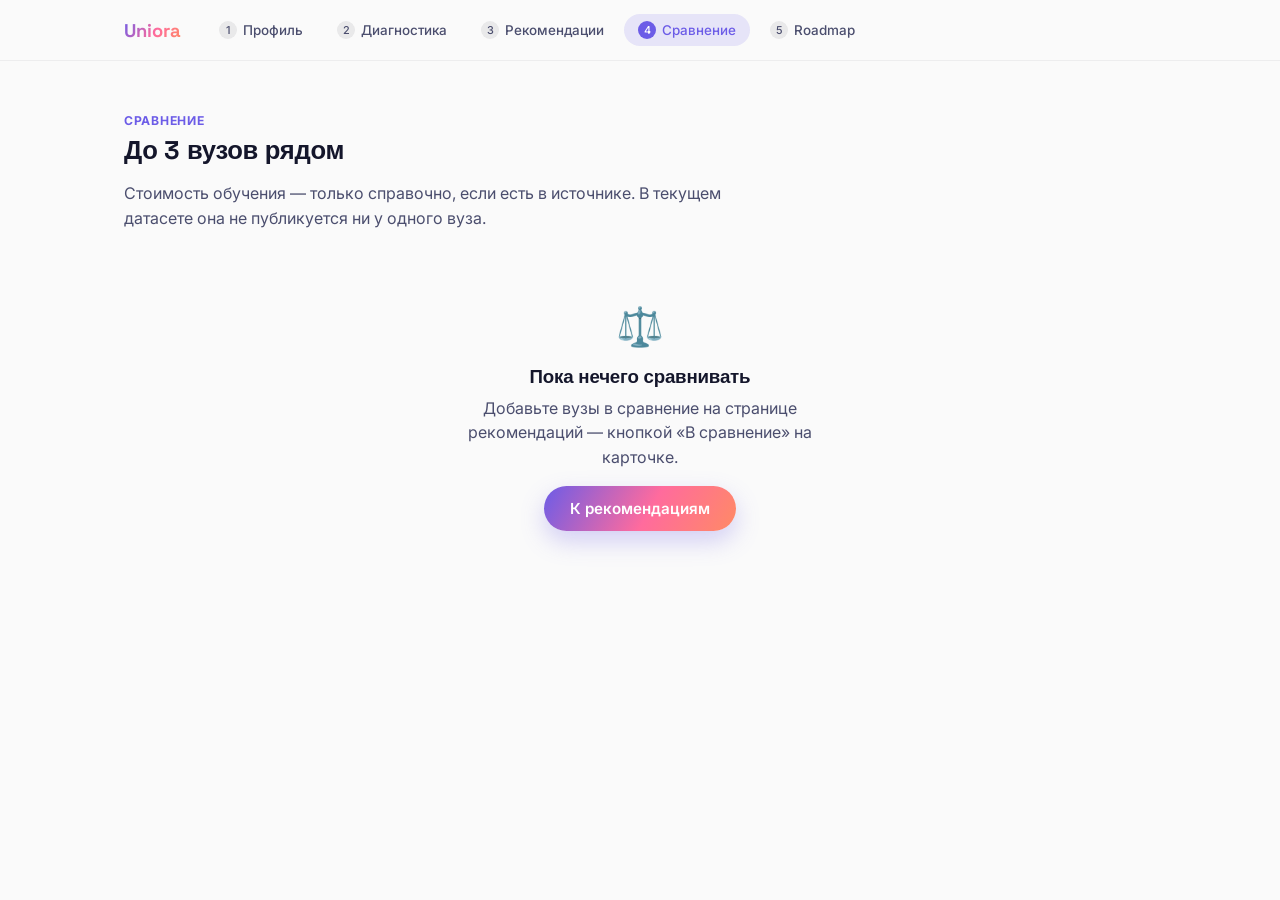
==== compare.html @ 3026d172 "Первая версия сайта Uniora" ====
<!DOCTYPE html>
<html lang="ru">
<head>
<meta charset="UTF-8" />
<meta name="viewport" content="width=device-width, initial-scale=1.0" />
<title>Сравнение — Uniora</title>
<link rel="preconnect" href="https://fonts.googleapis.com" />
<link rel="preconnect" href="https://fonts.gstatic.com" crossorigin />
<link href="https://fonts.googleapis.com/css2?family=Space+Grotesk:wght@500;700&family=Inter:wght@400;500;600;700&display=swap" rel="stylesheet" />
<link rel="stylesheet" href="css/style.css" />
</head>
<body>

<div id="uniora-nav"></div>

<section class="page-section">
  <div class="container">
    <div class="section-heading">
      <span class="eyebrow">Сравнение</span>
      <h2>До 3 вузов рядом</h2>
      <p>Стоимость обучения — только справочно, если есть в источнике. В текущем датасете она не публикуется ни у одного вуза.</p>
    </div>
    <div id="compare-root"></div>
  </div>
</section>

<script src="js/data.js"></script>
<script src="js/state.js"></script>
<script src="js/match.js"></script>
<script src="js/common.js"></script>
<script src="js/compare.js"></script>
<script>
  Uniora.common.renderNav("compare");
  Uniora.compare.init();
</script>
</body>
</html>
---- css/style.css ----
/* Uniora — дизайн-система. uni + aurora. */

:root {
  --space-900: #0B0E23;
  --space-950: #0D1030;
  --space-800: #161A3D;
  --space-700: #232853;

  --paper: #FAFAFA;
  --paper-raised: #FFFFFF;
  --ink: #14162B;
  --ink-soft: #4B4E6E;
  --ink-faint: #8688A6;

  --lavender: #F4F1FF;
  --lavender-soft: rgba(244, 241, 255, 0.72);
  --lavender-faint: rgba(244, 241, 255, 0.5);

  --aurora-violet: #6C5CE7;
  --aurora-violet-soft: rgba(108, 92, 231, 0.14);
  --aurora-coral: #FF6B9D;
  --aurora-orange: #FF8A65;
  --aurora-teal: #2FD9C4;
  --aurora-teal-soft: rgba(47, 217, 196, 0.14);
  --aurora-coral-soft: rgba(255, 107, 157, 0.14);

  --aurora-gradient: linear-gradient(120deg, var(--aurora-violet) 0%, var(--aurora-coral) 55%, var(--aurora-orange) 100%);
  --aurora-gradient-soft: linear-gradient(120deg, rgba(108, 92, 231, 0.16), rgba(255, 107, 157, 0.12), rgba(255, 138, 101, 0.12));

  --match-color: #6C5CE7;
  --reach-color: #FF6B9D;
  --safety-color: #2FD9C4;

  --radius-card: 16px;
  --radius-pill: 999px;
  --radius-sm: 10px;

  --shadow-soft: 0 8px 24px rgba(20, 22, 43, 0.08);
  --shadow-card: 0 2px 10px rgba(20, 22, 43, 0.06);
  --shadow-dark: 0 12px 32px rgba(0, 0, 0, 0.35);

  --space-1: 8px;
  --space-2: 16px;
  --space-3: 24px;
  --space-4: 32px;
  --space-5: 48px;
  --space-6: 64px;

  --font-head: "Space Grotesk", "Segoe UI", sans-serif;
  --font-body: "Inter", "Segoe UI", sans-serif;
}

* { box-sizing: border-box; }
html { scroll-behavior: smooth; }
body {
  margin: 0;
  font-family: var(--font-body);
  color: var(--ink);
  background: var(--paper);
  -webkit-font-smoothing: antialiased;
}
h1, h2, h3, h4 {
  font-family: var(--font-head);
  margin: 0 0 var(--space-2);
  line-height: 1.15;
  letter-spacing: -0.01em;
}
p { margin: 0 0 var(--space-2); line-height: 1.55; color: var(--ink-soft); }
a { color: inherit; text-decoration: none; }
ul { margin: 0; padding: 0; list-style: none; }
button { font-family: inherit; cursor: pointer; }
input, select, textarea { font-family: inherit; }
img { max-width: 100%; }

.container {
  max-width: 1080px;
  margin: 0 auto;
  padding: 0 var(--space-3);
}
.container--narrow { max-width: 760px; }

section.page-section { padding: var(--space-5) 0; }
section.page-section--tight { padding: var(--space-3) 0; }

/* ---------------- Navigation ---------------- */
.site-nav {
  position: sticky;
  top: 0;
  z-index: 40;
  background: rgba(250, 250, 250, 0.92);
  backdrop-filter: blur(10px);
  border-bottom: 1px solid rgba(20, 22, 43, 0.06);
}
.site-nav--dark {
  background: rgba(11, 14, 35, 0.85);
  border-bottom: 1px solid rgba(244, 241, 255, 0.08);
}
.site-nav__inner {
  max-width: 1080px;
  margin: 0 auto;
  padding: 14px var(--space-3);
  display: flex;
  align-items: center;
  gap: var(--space-3);
}
.site-nav__logo {
  font-family: var(--font-head);
  font-weight: 700;
  font-size: 1.15rem;
  background: var(--aurora-gradient);
  -webkit-background-clip: text;
  background-clip: text;
  color: transparent;
  flex-shrink: 0;
}
.site-nav--dark .site-nav__logo { filter: brightness(1.3); }
.site-nav__steps {
  display: flex;
  gap: 6px;
  overflow-x: auto;
  scrollbar-width: none;
}
.site-nav__steps::-webkit-scrollbar { display: none; }
.step-pill {
  display: flex;
  align-items: center;
  gap: 6px;
  padding: 7px 14px;
  border-radius: var(--radius-pill);
  font-size: 0.84rem;
  font-weight: 500;
  color: var(--ink-soft);
  white-space: nowrap;
  transition: background 0.15s, color 0.15s;
}
.site-nav--dark .step-pill { color: var(--lavender-faint); }
.step-pill:hover { background: rgba(108, 92, 231, 0.08); color: var(--ink); }
.site-nav--dark .step-pill:hover { background: rgba(244, 241, 255, 0.08); color: var(--lavender); }
.step-pill--active {
  background: var(--aurora-violet-soft);
  color: var(--aurora-violet);
}
.site-nav--dark .step-pill--active {
  background: rgba(108, 92, 231, 0.28);
  color: var(--lavender);
}
.step-pill__num {
  width: 18px;
  height: 18px;
  border-radius: 50%;
  background: rgba(20, 22, 43, 0.08);
  display: inline-flex;
  align-items: center;
  justify-content: center;
  font-size: 0.68rem;
}
.step-pill--active .step-pill__num { background: var(--aurora-violet); color: #fff; }
.site-nav--dark .step-pill__num { background: rgba(244, 241, 255, 0.12); }

/* ---------------- Context bar ---------------- */
.context-bar {
  display: flex;
  align-items: center;
  justify-content: space-between;
  gap: var(--space-2);
  flex-wrap: wrap;
  background: var(--paper-raised);
  border: 1px solid rgba(20, 22, 43, 0.08);
  border-radius: var(--radius-card);
  padding: var(--space-2);
  margin-bottom: var(--space-3);
}
.context-bar--empty { justify-content: space-between; }
.context-bar__chips { display: flex; gap: 8px; flex-wrap: wrap; }

/* ---------------- Buttons ---------------- */
.btn {
  display: inline-flex;
  align-items: center;
  justify-content: center;
  gap: 8px;
  border: none;
  border-radius: var(--radius-pill);
  padding: 13px 26px;
  font-weight: 600;
  font-size: 0.95rem;
  transition: transform 0.12s ease, box-shadow 0.12s ease, opacity 0.12s ease;
}
.btn:active { transform: scale(0.97); }
.btn--primary {
  background: var(--aurora-gradient);
  color: #fff;
  box-shadow: 0 10px 24px rgba(108, 92, 231, 0.28);
}
.btn--primary:hover { box-shadow: 0 14px 30px rgba(108, 92, 231, 0.36); }
.btn--secondary {
  background: var(--paper-raised);
  color: var(--ink);
  border: 1.5px solid rgba(20, 22, 43, 0.14);
}
.btn--ghost {
  background: transparent;
  color: var(--aurora-violet);
  border: 1.5px solid rgba(108, 92, 231, 0.3);
}
.btn--dark {
  background: rgba(244, 241, 255, 0.1);
  color: var(--lavender);
  border: 1.5px solid rgba(244, 241, 255, 0.25);
}
.btn--sm { padding: 8px 16px; font-size: 0.82rem; }
.btn--block { width: 100%; }
.btn[disabled] { opacity: 0.45; pointer-events: none; }

/* ---------------- Cards & chips ---------------- */
.card {
  background: var(--paper-raised);
  border-radius: var(--radius-card);
  box-shadow: var(--shadow-card);
  border: 1px solid rgba(20, 22, 43, 0.06);
  padding: var(--space-3);
}
.card--dark {
  background: var(--space-800);
  border: 1px solid rgba(244, 241, 255, 0.08);
  color: var(--lavender);
}
.card--dark p { color: var(--lavender-faint); }

.chip {
  display: inline-flex;
  align-items: center;
  gap: 6px;
  padding: 9px 16px;
  border-radius: var(--radius-pill);
  border: 1.5px solid rgba(20, 22, 43, 0.12);
  background: var(--paper-raised);
  font-size: 0.88rem;
  color: var(--ink);
  transition: all 0.12s ease;
}
.chip:hover { border-color: var(--aurora-violet); }
.chip--selected {
  background: var(--aurora-violet-soft);
  border-color: var(--aurora-violet);
  color: var(--aurora-violet);
  font-weight: 600;
}
.chip--static {
  background: rgba(20, 22, 43, 0.05);
  border-color: transparent;
  cursor: default;
}
.chip--static:hover { border-color: transparent; }
.chip-group { display: flex; flex-wrap: wrap; gap: 8px; }

.badge {
  display: inline-flex;
  align-items: center;
  gap: 6px;
  padding: 5px 12px;
  border-radius: var(--radius-pill);
  font-size: 0.76rem;
  font-weight: 700;
  text-transform: uppercase;
  letter-spacing: 0.03em;
}
.badge--match { background: var(--aurora-violet-soft); color: var(--aurora-violet); }
.badge--reach { background: var(--aurora-coral-soft); color: #C9366C; }
.badge--safety { background: var(--aurora-teal-soft); color: #0F9E8B; }
.badge--weight-high { background: rgba(255, 107, 157, 0.15); color: #C9366C; }
.badge--weight-medium { background: rgba(108, 92, 231, 0.14); color: var(--aurora-violet); }
.badge--weight-low { background: rgba(20, 22, 43, 0.08); color: var(--ink-faint); }

/* ---------------- Hero (index) ---------------- */
.hero {
  position: relative;
  background: radial-gradient(120% 140% at 50% 0%, var(--space-950) 0%, var(--space-900) 60%, #07091a 100%);
  color: var(--lavender);
  overflow: hidden;
  padding: var(--space-6) 0 var(--space-5);
}
.hero__canvas { position: absolute; inset: 0; z-index: 0; }
.hero__inner { position: relative; z-index: 1; text-align: center; max-width: 760px; margin: 0 auto; padding: 0 var(--space-3); }
.hero__title {
  font-size: clamp(2rem, 5vw, 3.2rem);
  background: var(--aurora-gradient);
  -webkit-background-clip: text;
  background-clip: text;
  color: transparent;
  margin-bottom: var(--space-2);
}
.hero__subtitle { color: var(--lavender-soft); font-size: 1.05rem; max-width: 560px; margin: 0 auto var(--space-4); }
.hero__actions { display: flex; justify-content: center; margin-bottom: var(--space-5); }

.route-preview {
  display: flex;
  justify-content: center;
  align-items: center;
  gap: 4px;
  flex-wrap: wrap;
  position: relative;
  z-index: 1;
}
.route-preview__step {
  display: flex;
  align-items: center;
  gap: 8px;
  background: rgba(244, 241, 255, 0.06);
  border: 1px solid rgba(244, 241, 255, 0.14);
  border-radius: var(--radius-pill);
  padding: 8px 14px;
  font-size: 0.8rem;
  color: var(--lavender-soft);
}
.route-preview__dot {
  width: 8px; height: 8px; border-radius: 50%;
  background: var(--aurora-gradient);
}
.route-preview__arrow { color: var(--lavender-faint); font-size: 0.85rem; }

.how-it-works { display: grid; grid-template-columns: repeat(3, 1fr); gap: var(--space-3); }
.how-card { text-align: left; }
.how-card__num {
  width: 34px; height: 34px; border-radius: 50%;
  background: var(--aurora-gradient-soft);
  color: var(--aurora-violet);
  display: flex; align-items: center; justify-content: center;
  font-weight: 700; margin-bottom: var(--space-2);
}
.trust-block {
  background: var(--paper-raised);
  border: 1px solid rgba(20, 22, 43, 0.08);
  border-radius: var(--radius-card);
  padding: var(--space-3);
  display: flex;
  gap: var(--space-2);
  align-items: flex-start;
}
.trust-block__icon { font-size: 1.4rem; }

/* ---------------- Section heading ---------------- */
.section-heading { max-width: 620px; margin-bottom: var(--space-3); }
.section-heading h2 { font-size: 1.6rem; }
.eyebrow {
  display: inline-block;
  font-size: 0.76rem;
  font-weight: 700;
  text-transform: uppercase;
  letter-spacing: 0.06em;
  color: var(--aurora-violet);
  margin-bottom: 8px;
}

/* ---------------- Profile wizard ---------------- */
.wizard-progress {
  display: flex;
  align-items: center;
  gap: 6px;
  margin-bottom: var(--space-3);
}
.wizard-progress__bar {
  flex: 1;
  height: 6px;
  background: rgba(20, 22, 43, 0.08);
  border-radius: 999px;
  overflow: hidden;
}
.wizard-progress__fill {
  height: 100%;
  background: var(--aurora-gradient);
  border-radius: 999px;
  transition: width 0.25s ease;
}
.wizard-progress__label { font-size: 0.8rem; color: var(--ink-faint); white-space: nowrap; }

.option-grid { display: grid; grid-template-columns: repeat(auto-fit, minmax(150px, 1fr)); gap: var(--space-2); }
.option-card {
  border: 1.5px solid rgba(20, 22, 43, 0.1);
  border-radius: var(--radius-card);
  padding: var(--space-2);
  text-align: left;
  background: var(--paper-raised);
  transition: all 0.12s ease;
  display: flex;
  flex-direction: column;
  gap: 6px;
}
.option-card:hover { border-color: var(--aurora-violet); transform: translateY(-2px); }
.option-card--selected {
  border-color: var(--aurora-violet);
  background: var(--aurora-violet-soft);
  box-shadow: 0 0 0 1px var(--aurora-violet);
}
.option-card__icon { font-size: 1.5rem; }
.option-card__title { font-weight: 700; }
.option-card__sub { font-size: 0.82rem; color: var(--ink-faint); }

.step-actions {
  display: flex;
  justify-content: space-between;
  align-items: center;
  margin-top: var(--space-4);
  gap: var(--space-2);
}

/* Accordion */
.accordion-section {
  border: 1px solid rgba(20, 22, 43, 0.08);
  border-radius: var(--radius-card);
  margin-bottom: var(--space-2);
  overflow: hidden;
}
.accordion-header {
  width: 100%;
  display: flex;
  align-items: center;
  justify-content: space-between;
  padding: var(--space-2);
  background: var(--paper-raised);
  border: none;
  text-align: left;
  font-family: var(--font-head);
  font-weight: 600;
  font-size: 1rem;
}
.accordion-header__meta { font-size: 0.78rem; color: var(--ink-faint); font-family: var(--font-body); font-weight: 400; }
.accordion-chevron { transition: transform 0.15s ease; color: var(--ink-faint); }
.accordion-section--open .accordion-chevron { transform: rotate(180deg); }
.accordion-body {
  padding: 0 var(--space-2) var(--space-2);
  display: none;
}
.accordion-section--open .accordion-body { display: block; }

.field-label { font-size: 0.86rem; font-weight: 600; margin-bottom: 8px; display: block; }
.field-hint { font-size: 0.78rem; color: var(--ink-faint); margin-top: 4px; }
.toggle-row { display: flex; align-items: center; justify-content: space-between; padding: 10px 0; }
.switch { position: relative; width: 42px; height: 24px; flex-shrink: 0; }
.switch input { opacity: 0; width: 0; height: 0; }
.switch__track {
  position: absolute; inset: 0; background: rgba(20, 22, 43, 0.16); border-radius: 999px; transition: background 0.15s; cursor: pointer;
}
.switch__track::after {
  content: ""; position: absolute; width: 18px; height: 18px; left: 3px; top: 3px;
  background: #fff; border-radius: 50%; transition: transform 0.15s;
}
.switch input:checked + .switch__track { background: var(--aurora-violet); }
.switch input:checked + .switch__track::after { transform: translateX(18px); }

.record-list { display: flex; flex-direction: column; gap: 10px; margin-bottom: 10px; }
.record-row {
  display: grid;
  grid-template-columns: 1fr 1fr auto;
  gap: 8px;
  align-items: center;
}
.text-input, .text-area, select.text-input {
  width: 100%;
  border: 1.5px solid rgba(20, 22, 43, 0.14);
  border-radius: var(--radius-sm);
  padding: 10px 12px;
  font-size: 0.88rem;
  background: var(--paper-raised);
  color: var(--ink);
}
.text-input:focus, .text-area:focus { outline: 2px solid var(--aurora-violet); outline-offset: 1px; }
.icon-btn {
  border: none;
  background: rgba(255, 107, 157, 0.12);
  color: #C9366C;
  width: 34px; height: 34px;
  border-radius: 50%;
  display: flex; align-items: center; justify-content: center;
  flex-shrink: 0;
}

.slider-field { margin-bottom: var(--space-3); }
.slider-field__top { display: flex; justify-content: space-between; align-items: baseline; margin-bottom: 6px; }
.slider-field__value { font-family: var(--font-head); font-size: 1.3rem; font-weight: 700; color: var(--aurora-violet); }
.slider-field__value--muted { color: var(--ink-faint); }
input[type="range"] {
  width: 100%;
  -webkit-appearance: none;
  height: 6px;
  border-radius: 999px;
  background: rgba(20, 22, 43, 0.1);
}
input[type="range"]::-webkit-slider-thumb {
  -webkit-appearance: none;
  width: 20px; height: 20px; border-radius: 50%;
  background: var(--aurora-gradient);
  cursor: pointer;
  border: 3px solid #fff;
  box-shadow: 0 2px 6px rgba(108, 92, 231, 0.4);
}
input[type="range"]::-moz-range-thumb {
  width: 20px; height: 20px; border-radius: 50%;
  background: var(--aurora-violet);
  cursor: pointer; border: 3px solid #fff;
}
input[type="range"]:disabled { opacity: 0.4; }

.portfolio-strength { margin-top: var(--space-2); }
.portfolio-strength__label { font-weight: 600; font-size: 0.9rem; margin-bottom: 8px; }
.portfolio-strength__track {
  height: 8px; background: rgba(20, 22, 43, 0.08); border-radius: 999px; overflow: hidden;
}
.portfolio-strength__fill {
  height: 100%; background: var(--aurora-gradient); border-radius: 999px; transition: width 0.4s ease;
}

.summary-grid { display: flex; flex-direction: column; gap: 10px; }
.summary-row {
  display: flex; justify-content: space-between; align-items: center; gap: var(--space-2);
  padding: var(--space-2);
  border: 1px solid rgba(20, 22, 43, 0.08);
  border-radius: var(--radius-card);
  cursor: pointer;
  background: var(--paper-raised);
}
.summary-row:hover { border-color: var(--aurora-violet); }
.summary-row__title { font-weight: 600; font-size: 0.88rem; }
.summary-row__value { font-size: 0.82rem; color: var(--ink-faint); }

/* ---------------- Empty states ---------------- */
.empty-state {
  text-align: center;
  padding: var(--space-5) var(--space-3);
  max-width: 440px;
  margin: 0 auto;
}
.empty-state__icon { font-size: 2.4rem; margin-bottom: var(--space-2); }
.empty-state h3 { margin-bottom: 8px; }

/* ---------------- Diagnosis ---------------- */
.diagnosis-grid { display: grid; grid-template-columns: repeat(auto-fit, minmax(260px, 1fr)); gap: var(--space-3); }
.stat-card__label { font-size: 0.82rem; color: var(--ink-faint); margin-bottom: 6px; }
.stat-card__value { font-family: var(--font-head); font-size: 1.4rem; font-weight: 700; margin-bottom: 4px; }
.stat-card__note { font-size: 0.78rem; color: var(--ink-faint); }
.urgency-dot { width: 10px; height: 10px; border-radius: 50%; display: inline-block; margin-right: 6px; }
.urgency-dot--high { background: var(--aurora-coral); }
.urgency-dot--medium { background: #F4B740; }
.urgency-dot--low { background: var(--aurora-teal); }

.gap-list { display: flex; flex-direction: column; gap: 10px; }
.gap-item { display: flex; gap: 12px; align-items: flex-start; padding: var(--space-2); border: 1px solid rgba(20,22,43,0.08); border-radius: var(--radius-card); }
.gap-item__icon { font-size: 1.2rem; margin-top: 2px; }
.strength-list { display: flex; flex-wrap: wrap; gap: 8px; }

.disclaimer {
  font-size: 0.78rem;
  color: var(--ink-faint);
  background: rgba(20, 22, 43, 0.04);
  border-radius: var(--radius-sm);
  padding: 12px 14px;
  margin-top: var(--space-3);
}

/* ---------------- Recommendations ---------------- */
.filter-bar {
  display: flex;
  gap: 8px;
  flex-wrap: wrap;
  align-items: center;
  padding: var(--space-2);
  background: var(--paper-raised);
  border: 1px solid rgba(20,22,43,0.08);
  border-radius: var(--radius-card);
  margin-bottom: var(--space-3);
}
.uni-grid { display: grid; grid-template-columns: repeat(auto-fit, minmax(300px, 1fr)); gap: var(--space-3); }
.uni-card { display: flex; flex-direction: column; gap: 10px; }
.uni-card__top { display: flex; justify-content: space-between; align-items: flex-start; gap: 8px; }
.uni-card__name { font-family: var(--font-head); font-size: 1.1rem; font-weight: 700; }
.uni-card__place { font-size: 0.82rem; color: var(--ink-faint); }
.uni-card__facts { display: flex; flex-direction: column; gap: 6px; font-size: 0.82rem; }
.fact-row { display: flex; gap: 8px; align-items: flex-start; }
.fact-row__dot { flex-shrink: 0; margin-top: 6px; width: 6px; height: 6px; border-radius: 50%; background: var(--ink-faint); }
.fact-row--positive .fact-row__dot { background: var(--aurora-teal); }
.fact-row--negative .fact-row__dot { background: var(--aurora-coral); }
.fact-row--gap .fact-row__dot { background: #F4B740; }
.uni-card__actions { display: flex; gap: 8px; margin-top: auto; padding-top: 10px; }
.uni-card__actions .btn { flex: 1; }
.fav-btn {
  border: 1.5px solid rgba(20,22,43,0.14);
  background: var(--paper-raised);
  border-radius: 50%;
  width: 42px; height: 42px;
  display: flex; align-items: center; justify-content: center;
  font-size: 1.1rem;
  flex-shrink: 0;
}
.fav-btn--active { border-color: var(--aurora-coral); background: var(--aurora-coral-soft); }

.category-note {
  font-size: 0.78rem;
  color: var(--ink-faint);
  margin-bottom: var(--space-2);
}

/* ---------------- Compare ---------------- */
.compare-table { width: 100%; border-collapse: collapse; background: var(--paper-raised); border-radius: var(--radius-card); overflow: hidden; box-shadow: var(--shadow-card); }
.compare-table th, .compare-table td { padding: 14px 16px; text-align: left; border-bottom: 1px solid rgba(20,22,43,0.06); vertical-align: top; font-size: 0.88rem; }
.compare-table th { font-family: var(--font-head); font-size: 0.95rem; }
.compare-table tr:last-child td { border-bottom: none; }
.compare-table .row-label { color: var(--ink-faint); font-size: 0.8rem; width: 180px; }
.compare-cards { display: none; flex-direction: column; gap: var(--space-2); }
.compare-card-item { display: flex; flex-direction: column; gap: 6px; }
.compare-card-item__row { display: flex; justify-content: space-between; gap: 10px; padding: 8px 0; border-bottom: 1px dashed rgba(20,22,43,0.08); font-size: 0.86rem; }
.compare-card-item__row:last-child { border-bottom: none; }
.compare-card-item__row-label { color: var(--ink-faint); flex: 0 1 45%; min-width: 0; }
.compare-card-item__row > span:last-child { flex: 1 1 50%; min-width: 0; text-align: right; }
.compare-empty-slot {
  border: 2px dashed rgba(20,22,43,0.14);
  border-radius: var(--radius-card);
  display: flex; align-items: center; justify-content: center;
  min-height: 120px;
  color: var(--ink-faint);
  font-size: 0.86rem;
  text-align: center;
  padding: var(--space-2);
}

/* ---------------- Roadmap ---------------- */
.roadmap-page { background: var(--space-900); color: var(--lavender); min-height: 100vh; }
.roadmap-page .empty-state h3 { color: var(--lavender); }
.roadmap-page .empty-state p { color: var(--lavender-faint); }
.roadmap-page .context-bar { background: rgba(244,241,255,0.05); border-color: rgba(244,241,255,0.12); }
.roadmap-page .context-bar .chip--static { background: rgba(244,241,255,0.08); color: var(--lavender); }
.roadmap-page .context-bar p, .roadmap-page .context-bar span { color: var(--lavender); }
.roadmap-page .btn--ghost { color: var(--aurora-teal); border-color: rgba(47,217,196,0.4); }
.roadmap-hero { padding: var(--space-4) 0 var(--space-2); }
.roadmap-hero p { color: var(--lavender-faint); }

.priority-panel {
  background: rgba(244, 241, 255, 0.05);
  border: 1px solid rgba(244, 241, 255, 0.12);
  border-radius: var(--radius-card);
  margin: var(--space-2) 0 var(--space-3);
  overflow: hidden;
}
.priority-panel__header {
  width: 100%;
  display: flex; justify-content: space-between; align-items: center;
  padding: var(--space-2);
  background: transparent; border: none; color: var(--lavender);
  font-family: var(--font-head); font-weight: 600;
}
.priority-panel__body { padding: 0 var(--space-2) var(--space-2); display: none; }
.priority-panel--open .priority-panel__body { display: block; }
.priority-tabs { display: flex; gap: 6px; flex-wrap: wrap; margin-bottom: var(--space-2); }
.priority-tab {
  padding: 6px 14px; border-radius: var(--radius-pill);
  background: rgba(244,241,255,0.06); color: var(--lavender-faint);
  font-size: 0.82rem; border: 1px solid transparent;
}
.priority-tab--active { background: rgba(108,92,231,0.3); color: var(--lavender); border-color: var(--aurora-violet); }
.priority-row { display: flex; justify-content: space-between; align-items: flex-start; gap: 10px; padding: 10px 0; border-bottom: 1px solid rgba(244,241,255,0.08); }
.priority-row:last-child { border-bottom: none; }
.priority-row__label { font-weight: 600; font-size: 0.88rem; }
.priority-row__note { font-size: 0.78rem; color: var(--lavender-faint); max-width: 380px; }

.constellation-wrap {
  position: relative;
  width: 100%;
  min-height: 560px;
  border-radius: var(--radius-card);
  overflow: hidden;
  background: radial-gradient(120% 100% at 50% 0%, #10143a 0%, var(--space-900) 70%);
  margin-bottom: var(--space-3);
}
.constellation-canvas { position: absolute; inset: 0; z-index: 0; }
.constellation-svg { position: absolute; inset: 0; width: 100%; height: 100%; z-index: 1; }
.constellation-svg line { stroke: rgba(244, 241, 255, 0.22); stroke-width: 0.35; }
.constellation-layer { position: absolute; inset: 0; z-index: 2; }

.star-btn {
  position: absolute;
  transform: translate(-50%, -50%);
  display: flex;
  flex-direction: column;
  align-items: center;
  gap: 6px;
  background: none;
  border: none;
  color: var(--lavender);
  padding: 6px;
}
.star-btn__mark {
  width: 14px; height: 14px; border-radius: 50%;
  background: rgba(244, 241, 255, 0.25);
  transition: all 0.2s ease;
}
.star-btn--next .star-btn__mark {
  width: 12px; height: 12px;
  background: #fff;
  animation: pulse-star 1.6s ease-in-out infinite;
}
.star-btn--done .star-btn__mark {
  width: 16px; height: 16px;
  background: #fff;
  box-shadow: 0 0 16px 4px rgba(244, 241, 255, 0.75), 0 0 30px 8px rgba(108, 92, 231, 0.4);
}
.star-btn--custom .star-btn__mark::after {
  content: "✎";
  position: absolute;
  font-size: 8px;
  transform: translate(-50%, -50%);
  left: 50%; top: 50%;
}
.star-btn__label {
  font-size: 0.68rem;
  max-width: 120px;
  text-align: center;
  color: var(--lavender-faint);
  background: rgba(11, 14, 35, 0.7);
  padding: 3px 8px;
  border-radius: 999px;
  white-space: nowrap;
  overflow: hidden;
  text-overflow: ellipsis;
}
.star-btn--done .star-btn__label { color: var(--lavender); }
@keyframes pulse-star {
  0%, 100% { transform: scale(1); opacity: 1; }
  50% { transform: scale(1.5); opacity: 0.6; }
}

.next-action-card {
  background: linear-gradient(135deg, rgba(108,92,231,0.18), rgba(255,107,157,0.1));
  border: 1px solid rgba(244,241,255,0.15);
  border-radius: var(--radius-card);
  padding: var(--space-3);
  display: flex;
  justify-content: space-between;
  align-items: center;
  gap: var(--space-3);
  flex-wrap: wrap;
}
.next-action-card__eyebrow { color: var(--aurora-teal); font-size: 0.78rem; font-weight: 700; text-transform: uppercase; letter-spacing: 0.05em; margin-bottom: 4px; }
.next-action-card__title { font-family: var(--font-head); font-size: 1.15rem; font-weight: 700; margin-bottom: 4px; }
.next-action-card__desc { color: var(--lavender-faint); font-size: 0.88rem; max-width: 480px; margin: 0; }

.add-custom-form { display: flex; gap: 8px; flex-wrap: wrap; margin-top: var(--space-2); }
.add-custom-form .text-input { background: rgba(244,241,255,0.06); border-color: rgba(244,241,255,0.2); color: var(--lavender); flex: 1; min-width: 180px; }
.add-custom-form .text-input::placeholder { color: var(--lavender-faint); }

.legend-row { display: flex; gap: var(--space-3); flex-wrap: wrap; margin-bottom: var(--space-2); font-size: 0.78rem; color: var(--lavender-faint); }
.legend-row__item { display: flex; align-items: center; gap: 6px; }
.legend-dot { width: 10px; height: 10px; border-radius: 50%; }

.event-list { display: grid; grid-template-columns: repeat(auto-fit, minmax(260px, 1fr)); gap: var(--space-2); }
.event-card { background: rgba(244,241,255,0.05); border: 1px solid rgba(244,241,255,0.1); border-radius: var(--radius-card); padding: var(--space-2); color: var(--lavender); }
.event-card__title { font-weight: 700; margin-bottom: 6px; }
.event-card__meta { font-size: 0.78rem; color: var(--lavender-faint); margin-bottom: 8px; }
.event-card__actions { display: flex; gap: 8px; margin-top: 10px; flex-wrap: wrap; }

/* ---------------- Toast ---------------- */
.toast {
  position: fixed;
  left: 50%;
  bottom: 24px;
  transform: translate(-50%, 16px);
  background: var(--ink);
  color: #fff;
  padding: 12px 20px;
  border-radius: var(--radius-pill);
  font-size: 0.85rem;
  opacity: 0;
  pointer-events: none;
  transition: all 0.2s ease;
  z-index: 100;
  box-shadow: var(--shadow-soft);
}
.toast--visible { opacity: 1; transform: translate(-50%, 0); }

/* ---------------- Footer ---------------- */
.site-footer { padding: var(--space-4) 0; text-align: center; color: var(--ink-faint); font-size: 0.8rem; }

/* ---------------- Utilities ---------------- */
.flex { display: flex; }
.flex-col { display: flex; flex-direction: column; }
.gap-1 { gap: 8px; } .gap-2 { gap: 16px; } .gap-3 { gap: 24px; }
.items-center { align-items: center; }
.justify-between { justify-content: space-between; }
.text-center { text-align: center; }
.mt-3 { margin-top: 24px; }
.mb-0 { margin-bottom: 0; }
.muted { color: var(--ink-faint); }

/* ---------------- Responsive ---------------- */
@media (max-width: 760px) {
  .how-it-works { grid-template-columns: 1fr; }
  .record-row { grid-template-columns: 1fr; }
  .compare-table { display: none; }
  .compare-cards { display: flex; }
  .step-actions { flex-direction: column-reverse; align-items: stretch; }
  .step-actions .btn { width: 100%; }
  .next-action-card { flex-direction: column; align-items: flex-start; }
}
@media (max-width: 480px) {
  .hero__title { font-size: 1.8rem; }
  .option-grid { grid-template-columns: repeat(2, 1fr); }
}
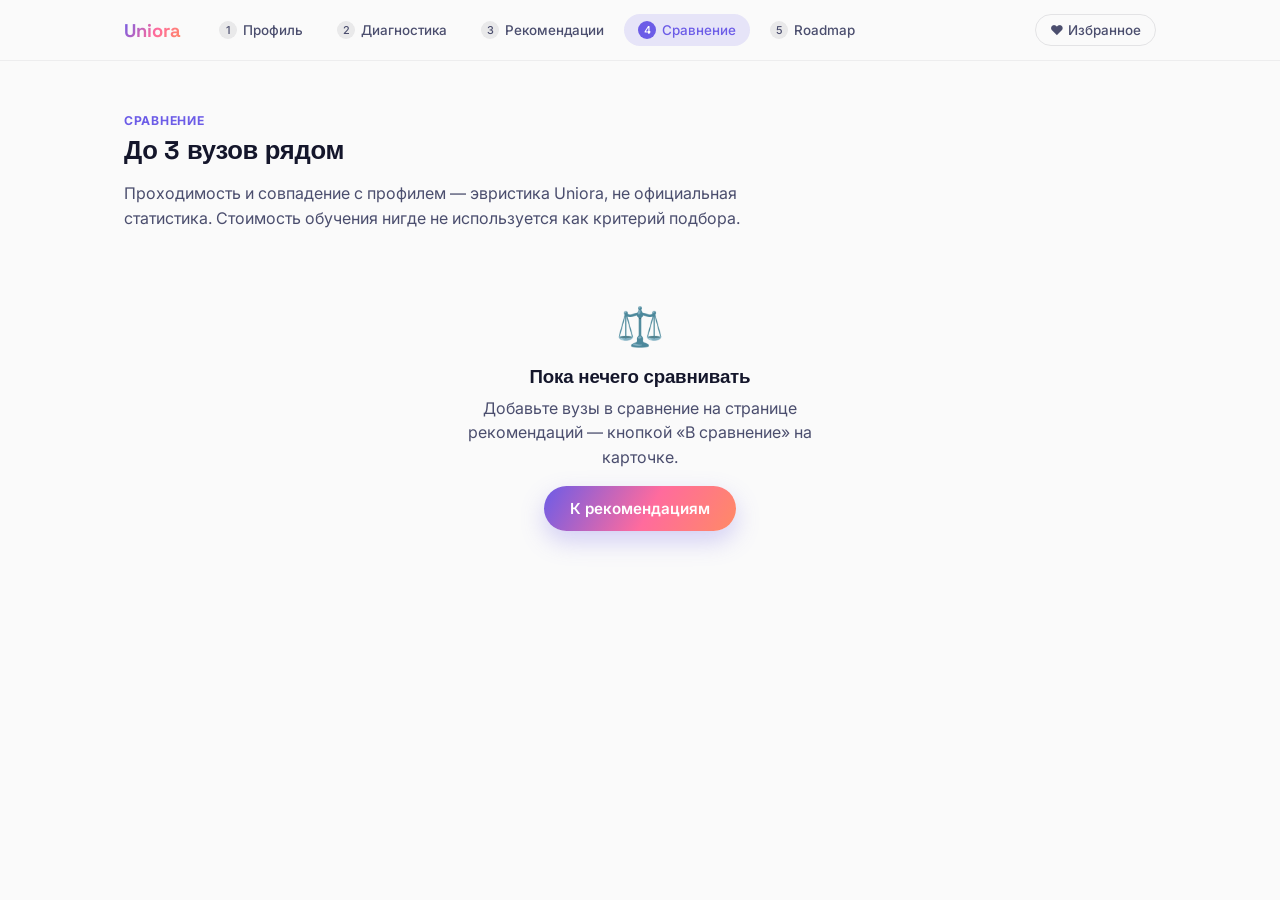
==== commit 6b46e98e: "обновления 2" ====
--- a/compare.html
+++ b/compare.html
@@ -18,7 +18,7 @@
     <div class="section-heading">
       <span class="eyebrow">Сравнение</span>
       <h2>До 3 вузов рядом</h2>
-      <p>Стоимость обучения — только справочно, если есть в источнике. В текущем датасете она не публикуется ни у одного вуза.</p>
+      <p>Проходимость и совпадение с профилем — эвристика Uniora, не официальная статистика. Стоимость обучения нигде не используется как критерий подбора.</p>
     </div>
     <div id="compare-root"></div>
   </div>
--- a/css/style.css
+++ b/css/style.css
@@ -156,6 +156,24 @@
 }
 .step-pill--active .step-pill__num { background: var(--aurora-violet); color: #fff; }
 .site-nav--dark .step-pill__num { background: rgba(244, 241, 255, 0.12); }
+.site-nav__fav-link {
+  margin-left: auto;
+  flex-shrink: 0;
+  display: flex;
+  align-items: center;
+  gap: 6px;
+  padding: 7px 14px;
+  border-radius: var(--radius-pill);
+  font-size: 0.84rem;
+  font-weight: 500;
+  color: var(--ink-soft);
+  border: 1.5px solid rgba(20, 22, 43, 0.1);
+  transition: all 0.15s ease;
+}
+.site-nav__fav-link:hover { border-color: var(--aurora-coral); color: #C9366C; }
+.site-nav__fav-link--active { background: var(--aurora-coral-soft); border-color: var(--aurora-coral); color: #C9366C; }
+.site-nav--dark .site-nav__fav-link { color: var(--lavender-faint); border-color: rgba(244, 241, 255, 0.16); }
+.site-nav--dark .site-nav__fav-link:hover { color: var(--aurora-coral); border-color: var(--aurora-coral); }
 
 /* ---------------- Context bar ---------------- */
 .context-bar {
@@ -328,6 +346,13 @@
   display: flex; align-items: center; justify-content: center;
   font-weight: 700; margin-bottom: var(--space-2);
 }
+.example-routes { display: grid; grid-template-columns: repeat(auto-fit, minmax(280px, 1fr)); gap: var(--space-3); }
+.example-card { display: flex; flex-direction: column; gap: 10px; }
+.example-card__badge { background: rgba(20, 22, 43, 0.06); color: var(--ink-faint); align-self: flex-start; }
+.example-card h3 { font-size: 1.02rem; margin-bottom: 0; }
+.example-card__steps { margin: 0; padding-left: 20px; display: flex; flex-direction: column; gap: 8px; font-size: 0.86rem; color: var(--ink-soft); }
+.example-card__steps li { line-height: 1.5; }
+
 .trust-block {
   background: var(--paper-raised);
   border: 1px solid rgba(20, 22, 43, 0.08);
@@ -593,6 +618,32 @@
 }
 .fav-btn--active { border-color: var(--aurora-coral); background: var(--aurora-coral-soft); }
 
+.whatif-card { margin-bottom: var(--space-3); }
+.whatif-row { display: flex; align-items: center; gap: 12px; margin-top: 10px; }
+.whatif-value { font-family: var(--font-head); font-weight: 700; font-size: 1.05rem; min-width: 110px; text-align: center; }
+.whatif-result ul { font-size: 0.86rem; color: var(--ink-soft); }
+.whatif-result li { margin-bottom: 4px; }
+.whatif-sliders { display: flex; flex-direction: column; gap: 14px; margin-top: 10px; }
+.whatif-slider-row { display: flex; flex-direction: column; gap: 6px; }
+.whatif-slider-row .whatif-value { min-width: 0; text-align: left; font-size: 0.9rem; }
+.whatif-list { display: flex; flex-direction: column; gap: 8px; margin-top: 12px; }
+.whatif-row-item { display: flex; align-items: center; justify-content: space-between; gap: 10px; padding: 8px 12px; background: rgba(20,22,43,0.03); border-radius: var(--radius-sm); font-size: 0.85rem; flex-wrap: wrap; }
+.whatif-row-item__name { font-weight: 600; }
+.whatif-row-item__pct { color: var(--ink-faint); }
+.whatif-row-item__change { color: var(--aurora-violet); font-weight: 700; }
+
+.match-percent { font-size: 0.78rem; font-weight: 600; color: var(--ink-faint); }
+.badge--target { background: var(--aurora-gradient); color: #fff; margin-left: 8px; font-size: 0.68rem; padding: 3px 8px; }
+
+.doc-row { display: flex; align-items: center; justify-content: space-between; gap: 12px; padding: 10px 0; border-bottom: 1px solid rgba(244,241,255,0.08); flex-wrap: wrap; }
+.doc-row:last-child { border-bottom: none; }
+.doc-row__label { color: var(--lavender); font-size: 0.88rem; flex: 1; min-width: 160px; }
+.doc-status-group { display: flex; gap: 6px; }
+.doc-status-chip { padding: 5px 12px; border-radius: var(--radius-pill); font-size: 0.76rem; background: rgba(244,241,255,0.06); color: var(--lavender-faint); border: 1px solid transparent; }
+.doc-status-chip--active.doc-status-chip--not_started { background: rgba(20,22,43,0.2); color: var(--lavender); }
+.doc-status-chip--active.doc-status-chip--in_progress { background: rgba(255,138,101,0.25); color: #FF8A65; }
+.doc-status-chip--active.doc-status-chip--done { background: rgba(47,217,196,0.25); color: var(--aurora-teal); }
+
 .category-note {
   font-size: 0.78rem;
   color: var(--ink-faint);
@@ -661,6 +712,13 @@
 .priority-row__label { font-weight: 600; font-size: 0.88rem; }
 .priority-row__note { font-size: 0.78rem; color: var(--lavender-faint); max-width: 380px; }
 
+/* Светлый вариант панели приоритетов — используется на country-guide.html */
+.priority-panel-light .priority-tab { background: rgba(20, 22, 43, 0.05); color: var(--ink-faint); }
+.priority-panel-light .priority-tab--active { background: var(--aurora-violet-soft); color: var(--aurora-violet); border-color: var(--aurora-violet); }
+.priority-panel-light .priority-row { border-bottom-color: rgba(20, 22, 43, 0.08); }
+.priority-panel-light .priority-row__label { color: var(--ink); }
+.priority-panel-light .priority-row__note { color: var(--ink-faint); }
+
 .constellation-wrap {
   position: relative;
   width: 100%;
@@ -748,6 +806,40 @@
 
 .legend-row { display: flex; gap: var(--space-3); flex-wrap: wrap; margin-bottom: var(--space-2); font-size: 0.78rem; color: var(--lavender-faint); }
 .legend-row__item { display: flex; align-items: center; gap: 6px; }
+
+/* Переключатель вида Roadmap: Созвездие / Список */
+.view-toggle { display: flex; gap: 6px; margin-bottom: var(--space-2); }
+.view-toggle__tab {
+  padding: 8px 16px; border-radius: var(--radius-pill);
+  background: rgba(244,241,255,0.05); color: var(--lavender-faint);
+  font-size: 0.84rem; font-weight: 500; border: 1px solid rgba(244,241,255,0.12);
+}
+.view-toggle__tab--active { background: rgba(108,92,231,0.3); color: var(--lavender); border-color: var(--aurora-violet); }
+
+/* Вид «Список» */
+.checklist { display: flex; flex-direction: column; gap: 8px; margin-bottom: var(--space-3); }
+.checklist-row {
+  display: flex; align-items: flex-start; gap: 12px;
+  background: rgba(244,241,255,0.05); border: 1px solid rgba(244,241,255,0.1);
+  border-radius: var(--radius-card); padding: var(--space-2);
+}
+.checklist-row--next { border-color: var(--aurora-violet); background: rgba(108,92,231,0.12); }
+.checklist-row--done { opacity: 0.6; }
+.checklist-check {
+  flex-shrink: 0; width: 26px; height: 26px; border-radius: 50%;
+  border: 1.5px solid rgba(244,241,255,0.35); background: transparent; color: #fff;
+  display: flex; align-items: center; justify-content: center; font-size: 0.8rem; margin-top: 2px;
+}
+.checklist-check.is-checked { background: var(--aurora-gradient); border-color: transparent; }
+.checklist-body { flex: 1; min-width: 0; }
+.checklist-title { display: flex; align-items: center; gap: 8px; flex-wrap: wrap; color: var(--lavender); font-weight: 600; font-size: 0.92rem; }
+.checklist-desc { color: var(--lavender-faint); font-size: 0.82rem; margin-top: 4px; }
+.checklist-deadline { color: var(--aurora-teal); font-size: 0.78rem; margin-top: 4px; }
+
+/* Чек-лист документов */
+.doc-checklist { display: flex; flex-direction: column; gap: 10px; margin-top: 10px; }
+.doc-checklist__row { display: flex; align-items: center; gap: 10px; color: var(--lavender); font-size: 0.88rem; cursor: pointer; }
+.doc-checklist__row input { width: 18px; height: 18px; accent-color: var(--aurora-violet); }
 .legend-dot { width: 10px; height: 10px; border-radius: 50%; }
 
 .event-list { display: grid; grid-template-columns: repeat(auto-fit, minmax(260px, 1fr)); gap: var(--space-2); }
@@ -803,3 +895,22 @@
   .hero__title { font-size: 1.8rem; }
   .option-grid { grid-template-columns: repeat(2, 1fr); }
 }
+
+/* ---------------- Печать плана Roadmap ---------------- */
+.print-plan { display: none; }
+.print-plan__list { margin: 12px 0 20px; }
+.print-plan__row { padding: 6px 0; border-bottom: 1px solid #ddd; font-size: 13px; }
+.print-plan__desc { color: #555; font-size: 12px; margin: 2px 0 0 20px; }
+
+@media print {
+  body * { visibility: hidden; }
+  #print-plan, #print-plan * { visibility: visible; }
+  #print-plan {
+    display: block !important;
+    position: absolute; left: 0; top: 0; width: 100%;
+    background: #fff; color: #111; padding: 24px;
+  }
+  #print-plan h1 { font-family: var(--font-head); font-size: 22px; margin-bottom: 4px; }
+  #print-plan h2 { font-family: var(--font-head); font-size: 16px; margin-top: 20px; }
+  #print-plan p { color: #333; }
+}
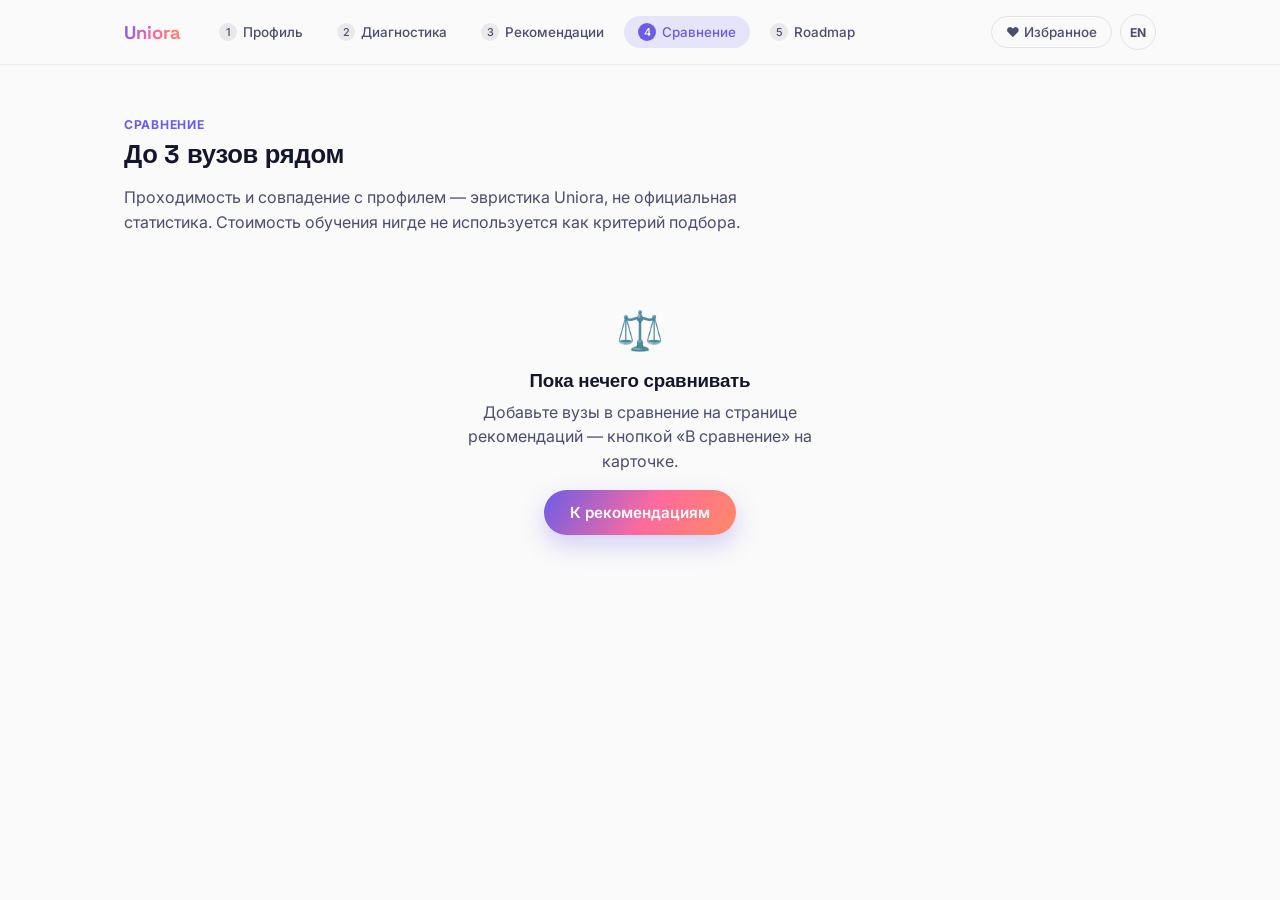
==== commit c6e15cf6: "feat: add RU/EN language toggle across the site Adds js/i18n.js (language state + UI string dictiona" ====
--- a/compare.html
+++ b/compare.html
@@ -3,7 +3,7 @@
 <head>
 <meta charset="UTF-8" />
 <meta name="viewport" content="width=device-width, initial-scale=1.0" />
-<title>Сравнение — Uniora</title>
+<title data-i18n="compare.title">Сравнение — Uniora</title>
 <link rel="preconnect" href="https://fonts.googleapis.com" />
 <link rel="preconnect" href="https://fonts.gstatic.com" crossorigin />
 <link href="https://fonts.googleapis.com/css2?family=Space+Grotesk:wght@500;700&family=Inter:wght@400;500;600;700&display=swap" rel="stylesheet" />
@@ -16,14 +16,15 @@
 <section class="page-section">
   <div class="container">
     <div class="section-heading">
-      <span class="eyebrow">Сравнение</span>
-      <h2>До 3 вузов рядом</h2>
-      <p>Проходимость и совпадение с профилем — эвристика Uniora, не официальная статистика. Стоимость обучения нигде не используется как критерий подбора.</p>
+      <span class="eyebrow" data-i18n="compare.eyebrow">Сравнение</span>
+      <h2 data-i18n="compare.heading">До 3 вузов рядом</h2>
+      <p data-i18n="compare.subheading">Проходимость и совпадение с профилем — эвристика Uniora, не официальная статистика. Стоимость обучения нигде не используется как критерий подбора.</p>
     </div>
     <div id="compare-root"></div>
   </div>
 </section>
 
+<script src="js/i18n.js"></script>
 <script src="js/data.js"></script>
 <script src="js/state.js"></script>
 <script src="js/match.js"></script>
--- a/css/style.css
+++ b/css/style.css
@@ -156,8 +156,14 @@
 }
 .step-pill--active .step-pill__num { background: var(--aurora-violet); color: #fff; }
 .site-nav--dark .step-pill__num { background: rgba(244, 241, 255, 0.12); }
+.site-nav__right {
+  margin-left: auto;
+  flex-shrink: 0;
+  display: flex;
+  align-items: center;
+  gap: 8px;
+}
 .site-nav__fav-link {
-  margin-left: auto;
   flex-shrink: 0;
   display: flex;
   align-items: center;
@@ -174,6 +180,21 @@
 .site-nav__fav-link--active { background: var(--aurora-coral-soft); border-color: var(--aurora-coral); color: #C9366C; }
 .site-nav--dark .site-nav__fav-link { color: var(--lavender-faint); border-color: rgba(244, 241, 255, 0.16); }
 .site-nav--dark .site-nav__fav-link:hover { color: var(--aurora-coral); border-color: var(--aurora-coral); }
+.lang-switch {
+  flex-shrink: 0;
+  width: 36px; height: 36px;
+  border-radius: 50%;
+  display: flex; align-items: center; justify-content: center;
+  font-size: 0.76rem;
+  font-weight: 700;
+  color: var(--ink-soft);
+  background: transparent;
+  border: 1.5px solid rgba(20, 22, 43, 0.1);
+  transition: all 0.15s ease;
+}
+.lang-switch:hover { border-color: var(--aurora-violet); color: var(--aurora-violet); }
+.site-nav--dark .lang-switch { color: var(--lavender-faint); border-color: rgba(244, 241, 255, 0.16); }
+.site-nav--dark .lang-switch:hover { color: var(--aurora-violet); border-color: var(--aurora-violet); }
 
 /* ---------------- Context bar ---------------- */
 .context-bar {
@@ -500,8 +521,22 @@
   flex-shrink: 0;
 }
 
+.record-card {
+  border: 1px solid rgba(20, 22, 43, 0.1);
+  border-radius: var(--radius-sm);
+  padding: 12px;
+  background: rgba(20, 22, 43, 0.02);
+}
+.record-card__top { display: flex; justify-content: space-between; align-items: center; gap: 8px; margin-bottom: 10px; }
+.record-card__title { font-size: 0.8rem; font-weight: 600; color: var(--ink-faint); }
+.record-card__label { font-size: 0.78rem; color: var(--ink-faint); margin: 10px 0 6px; }
+.record-card__row { display: flex; gap: 10px; flex-wrap: wrap; }
+.record-card__row .text-input { flex: 1 1 160px; min-width: 0; }
+
 .slider-field { margin-bottom: var(--space-3); }
-.slider-field__top { display: flex; justify-content: space-between; align-items: baseline; margin-bottom: 6px; }
+.slider-field__top { display: flex; justify-content: space-between; align-items: center; flex-wrap: wrap; gap: 8px; margin-bottom: 10px; }
+.toggle-inline { display: flex; align-items: center; gap: 8px; flex-shrink: 0; }
+.slider-field__value-row { margin-bottom: 6px; }
 .slider-field__value { font-family: var(--font-head); font-size: 1.3rem; font-weight: 700; color: var(--aurora-violet); }
 .slider-field__value--muted { color: var(--ink-faint); }
 input[type="range"] {
@@ -605,8 +640,8 @@
 .fact-row--positive .fact-row__dot { background: var(--aurora-teal); }
 .fact-row--negative .fact-row__dot { background: var(--aurora-coral); }
 .fact-row--gap .fact-row__dot { background: #F4B740; }
-.uni-card__actions { display: flex; gap: 8px; margin-top: auto; padding-top: 10px; }
-.uni-card__actions .btn { flex: 1; }
+.uni-card__actions { display: flex; flex-wrap: wrap; gap: 8px; margin-top: auto; padding-top: 10px; }
+.uni-card__actions .btn { flex: 1 1 auto; min-width: 130px; }
 .fav-btn {
   border: 1.5px solid rgba(20,22,43,0.14);
   background: var(--paper-raised);
@@ -627,10 +662,9 @@
 .whatif-slider-row { display: flex; flex-direction: column; gap: 6px; }
 .whatif-slider-row .whatif-value { min-width: 0; text-align: left; font-size: 0.9rem; }
 .whatif-list { display: flex; flex-direction: column; gap: 8px; margin-top: 12px; }
-.whatif-row-item { display: flex; align-items: center; justify-content: space-between; gap: 10px; padding: 8px 12px; background: rgba(20,22,43,0.03); border-radius: var(--radius-sm); font-size: 0.85rem; flex-wrap: wrap; }
-.whatif-row-item__name { font-weight: 600; }
-.whatif-row-item__pct { color: var(--ink-faint); }
+.whatif-row-item { display: flex; flex-direction: column; gap: 4px; padding: 10px 12px; background: rgba(20,22,43,0.03); border-radius: var(--radius-sm); font-size: 0.85rem; }
 .whatif-row-item__change { color: var(--aurora-violet); font-weight: 700; }
+.whatif-row-item__names { color: var(--ink-faint); }
 
 .match-percent { font-size: 0.78rem; font-weight: 600; color: var(--ink-faint); }
 .badge--target { background: var(--aurora-gradient); color: #fff; margin-left: 8px; font-size: 0.68rem; padding: 3px 8px; }
@@ -719,6 +753,27 @@
 .priority-panel-light .priority-row__label { color: var(--ink); }
 .priority-panel-light .priority-row__note { color: var(--ink-faint); }
 
+.effort-panel {
+  background: rgba(244, 241, 255, 0.05);
+  border: 1px solid rgba(244, 241, 255, 0.12);
+  border-radius: var(--radius-card);
+  padding: var(--space-2) var(--space-2) var(--space-3);
+  margin: 0 0 var(--space-3);
+}
+.effort-panel__title { font-family: var(--font-head); font-weight: 700; font-size: 1.05rem; color: var(--lavender); margin-bottom: 4px; }
+.effort-panel__subtitle { font-size: 0.82rem; color: var(--lavender-faint); margin-bottom: 4px; }
+.effort-row { display: flex; justify-content: space-between; align-items: flex-start; gap: 12px; padding: 10px 0; border-bottom: 1px solid rgba(244,241,255,0.08); flex-wrap: wrap; }
+.effort-row:last-child { border-bottom: none; }
+.effort-row__text { flex: 1 1 220px; min-width: 0; }
+.effort-row__label { font-weight: 600; font-size: 0.88rem; color: var(--lavender); }
+.effort-row__note { font-size: 0.78rem; color: var(--lavender-faint); margin-top: 2px; }
+.effort-row__level { flex-shrink: 0; display: flex; flex-direction: column; align-items: flex-end; gap: 4px; max-width: 220px; }
+.effort-badge { padding: 5px 12px; border-radius: var(--radius-pill); font-size: 0.74rem; font-weight: 700; white-space: nowrap; }
+.effort-badge--high { background: var(--aurora-violet); color: #fff; }
+.effort-badge--medium { background: rgba(108, 92, 231, 0.2); color: var(--lavender); border: 1px solid rgba(108,92,231,0.45); }
+.effort-row__qualifier { font-size: 0.7rem; color: var(--lavender-faint); text-align: right; }
+.effort-panel__disclaimer { font-size: 0.76rem; color: var(--lavender-faint); background: rgba(244,241,255,0.04); border-radius: var(--radius-sm); padding: 10px 12px; margin-top: var(--space-2); }
+
 .constellation-wrap {
   position: relative;
   width: 100%;
@@ -746,6 +801,7 @@
   padding: 6px;
 }
 .star-btn__mark {
+  position: relative;
   width: 14px; height: 14px; border-radius: 50%;
   background: rgba(244, 241, 255, 0.25);
   transition: all 0.2s ease;
@@ -767,6 +823,57 @@
   transform: translate(-50%, -50%);
   left: 50%; top: 50%;
 }
+
+/* Индикатор "вы здесь" — тонкое пульсирующее кольцо вокруг ближайшей звезды */
+.star-btn--next .star-btn__mark::before {
+  content: "";
+  position: absolute;
+  inset: -7px;
+  border: 1px solid rgba(244, 241, 255, 0.55);
+  border-radius: 50%;
+  animation: ring-pulse 1.8s ease-in-out infinite;
+}
+@keyframes ring-pulse {
+  0% { transform: scale(0.7); opacity: 0.9; }
+  70%, 100% { transform: scale(2); opacity: 0; }
+}
+
+/* Тёплый оттенок свечения для звёзд с дедлайном ≤30 дней (приблизительно,
+   по данным прошлого цикла — честная мягкая подсказка, не точный факт) */
+.star-btn--urgent .star-btn__mark { box-shadow: 0 0 10px 3px rgba(255, 138, 101, 0.55); }
+.star-btn--urgent.star-btn--done .star-btn__mark { box-shadow: 0 0 16px 4px rgba(244, 241, 255, 0.75), 0 0 30px 8px rgba(255, 138, 101, 0.35); }
+.star-btn--urgent.star-btn--next .star-btn__mark { animation-duration: 1.1s; }
+.star-btn--urgent.star-btn--next .star-btn__mark::before { border-color: rgba(255, 138, 101, 0.6); animation-duration: 1.3s; }
+
+/* Маленький глиф типа звезды — читается на глаз без клика */
+.star-btn__glyph {
+  position: absolute;
+  left: 50%; top: 50%;
+  transform: translate(-50%, -50%);
+  font-size: 8px;
+  line-height: 1;
+  pointer-events: none;
+  opacity: 0;
+  transition: opacity 0.2s ease;
+}
+.star-btn--done .star-btn__glyph, .star-btn--next .star-btn__glyph, .star-btn--near .star-btn__glyph { opacity: 0.9; }
+
+.legend-dot--ring { position: relative; background: #fff; }
+.legend-dot--ring::before {
+  content: ""; position: absolute; inset: -4px;
+  border: 1px solid rgba(244, 241, 255, 0.55); border-radius: 50%;
+}
+
+.upcoming-deadlines {
+  display: flex; align-items: center; gap: var(--space-2); flex-wrap: wrap;
+  background: rgba(244, 241, 255, 0.06); border: 1px solid rgba(244, 241, 255, 0.12);
+  border-radius: var(--radius-card); padding: 10px 14px; margin-bottom: var(--space-2);
+  font-size: 0.82rem;
+}
+.upcoming-deadlines__label { color: var(--aurora-teal); font-size: 0.7rem; text-transform: uppercase; letter-spacing: 0.04em; font-weight: 700; }
+.upcoming-deadlines__item { color: var(--lavender); font-weight: 600; }
+.upcoming-deadlines__item span { color: var(--lavender-faint); font-weight: 400; }
+
 .star-btn__label {
   font-size: 0.68rem;
   max-width: 120px;
@@ -824,6 +931,8 @@
   border-radius: var(--radius-card); padding: var(--space-2);
 }
 .checklist-row--next { border-color: var(--aurora-violet); background: rgba(108,92,231,0.12); }
+.checklist-row--urgent { border-color: rgba(255,138,101,0.5); }
+.checklist-row--urgent .checklist-deadline { color: var(--aurora-orange); }
 .checklist-row--done { opacity: 0.6; }
 .checklist-check {
   flex-shrink: 0; width: 26px; height: 26px; border-radius: 50%;
@@ -894,6 +1003,9 @@
 @media (max-width: 480px) {
   .hero__title { font-size: 1.8rem; }
   .option-grid { grid-template-columns: repeat(2, 1fr); }
+  .uni-card__actions { flex-direction: column; align-items: stretch; }
+  .uni-card__actions .btn { min-width: 0; }
+  .uni-card__actions .fav-btn { align-self: center; }
 }
 
 /* ---------------- Печать плана Roadmap ---------------- */
